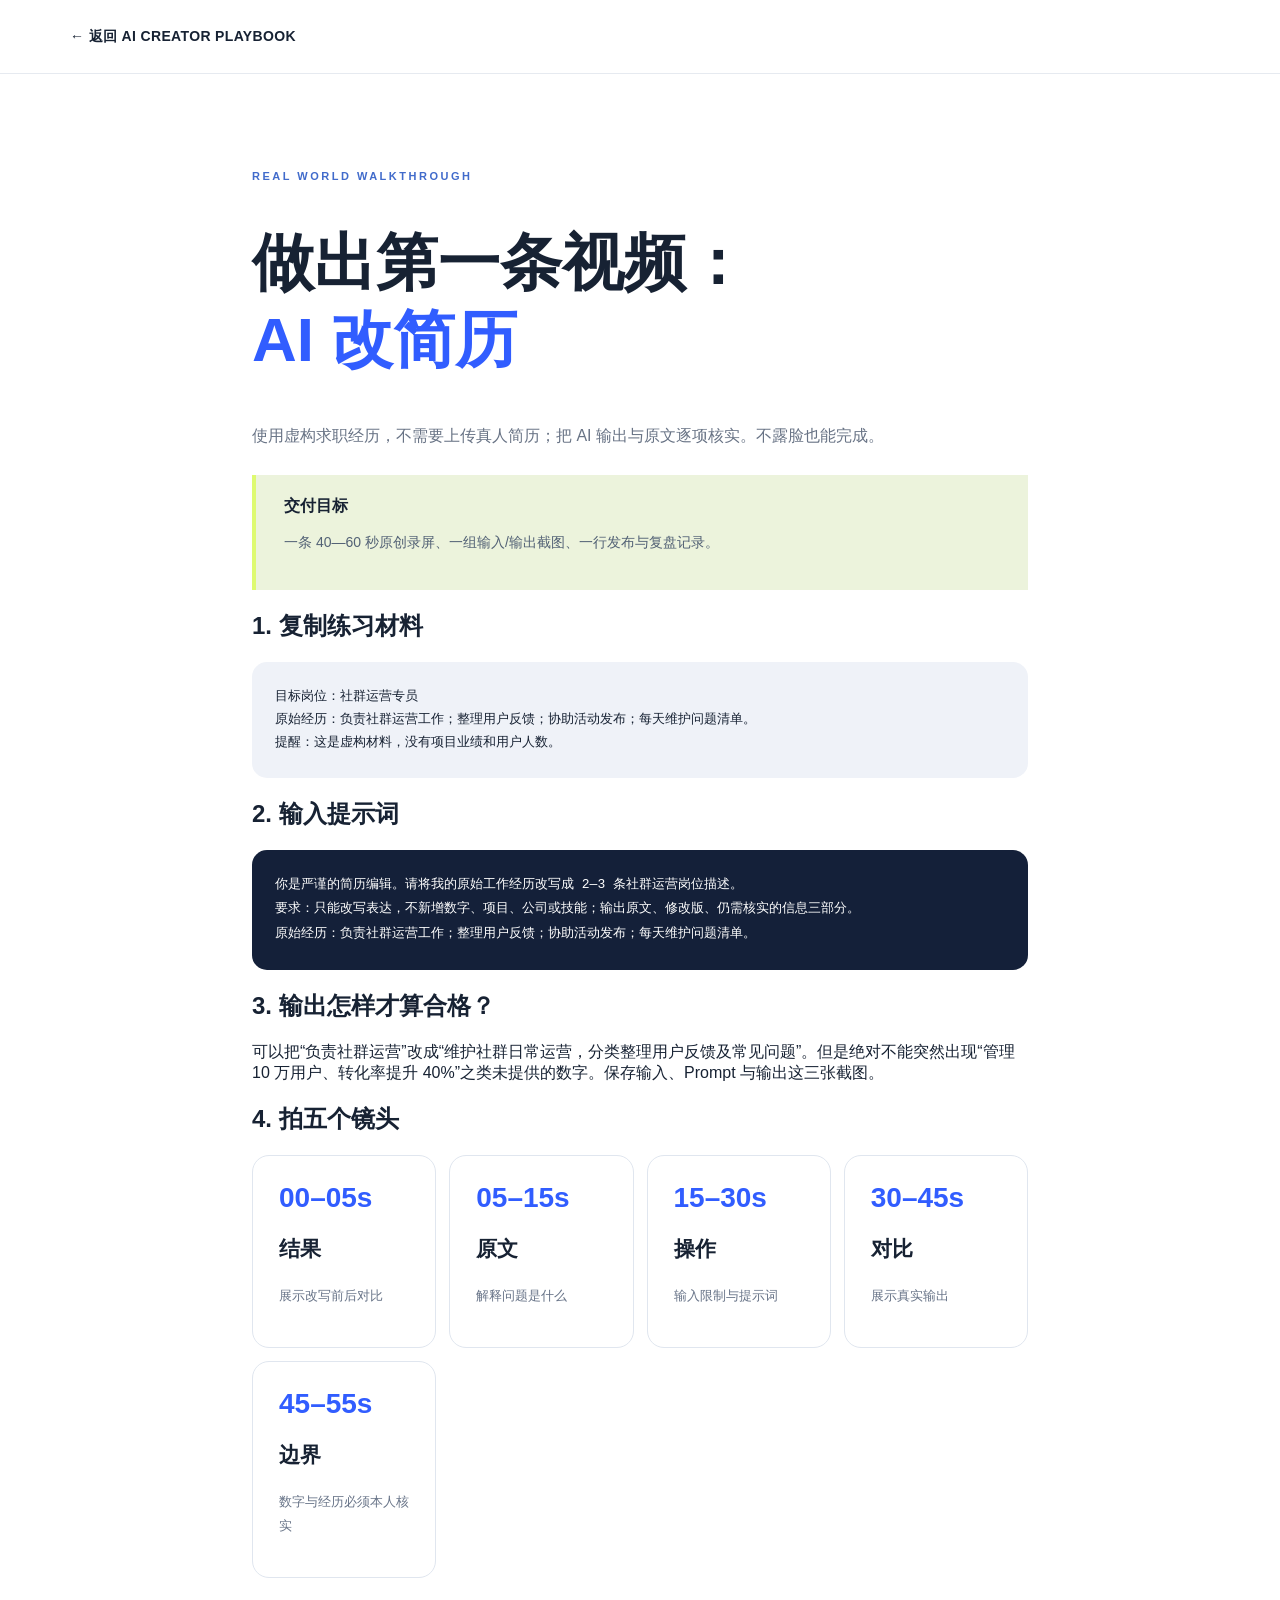
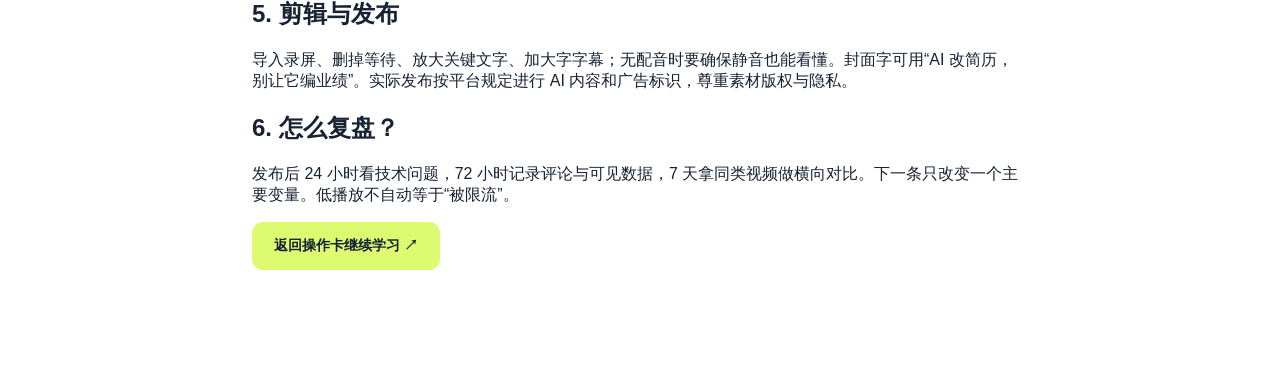
==== docs/examples.html @ d034712f "feat: launch open-source AI creator handbook" ====
<!DOCTYPE html><html lang="zh-CN"><head><meta charset="utf-8"><meta name="viewport" content="width=device-width,initial-scale=1"><title>第一条视频跟拍示范 · 人人都能成为 AI 博主</title><link rel="stylesheet" href="assets/site.css"></head><body><nav class="nav"><a class="brand" href="index.html">← 返回 AI CREATOR PLAYBOOK</a></nav><main class="wrap" style="max-width:840px"><div class="section-meta">REAL WORLD WALKTHROUGH</div><h1 style="font-size:clamp(36px,6vw,62px);line-height:1.25">做出第一条视频：<br><span style="color:#315dff">AI 改简历</span></h1><p style="font-size:16px;line-height:2;color:#687385">使用虚构求职经历，不需要上传真人简历；把 AI 输出与原文逐项核实。不露脸也能完成。</p><div class="callout"><b>交付目标</b><p>一条 40—60 秒原创录屏、一组输入/输出截图、一行发布与复盘记录。</p></div><h2>1. 复制练习材料</h2><pre style="white-space:pre-wrap;word-break:break-word;background:#eff2f8;padding:23px;border-radius:15px;line-height:1.8">目标岗位：社群运营专员
原始经历：负责社群运营工作；整理用户反馈；协助活动发布；每天维护问题清单。
提醒：这是虚构材料，没有项目业绩和用户人数。</pre><h2>2. 输入提示词</h2><pre style="white-space:pre-wrap;word-break:break-word;background:#142039;color:#fff;padding:23px;border-radius:15px;line-height:1.9">你是严谨的简历编辑。请将我的原始工作经历改写成 2—3 条社群运营岗位描述。
要求：只能改写表达，不新增数字、项目、公司或技能；输出原文、修改版、仍需核实的信息三部分。
原始经历：负责社群运营工作；整理用户反馈；协助活动发布；每天维护问题清单。</pre><h2>3. 输出怎样才算合格？</h2><p>可以把“负责社群运营”改成“维护社群日常运营，分类整理用户反馈及常见问题”。但是绝对不能突然出现“管理 10 万用户、转化率提升 40%”之类未提供的数字。保存输入、Prompt 与输出这三张截图。</p><h2>4. 拍五个镜头</h2><div class="timeline" style="grid-template-columns:repeat(auto-fit,minmax(175px,1fr))"><div><b>00–05s</b><h3>结果</h3><p>展示改写前后对比</p></div><div><b>05–15s</b><h3>原文</h3><p>解释问题是什么</p></div><div><b>15–30s</b><h3>操作</h3><p>输入限制与提示词</p></div><div><b>30–45s</b><h3>对比</h3><p>展示真实输出</p></div><div><b>45–55s</b><h3>边界</h3><p>数字与经历必须本人核实</p></div></div><h2>5. 剪辑与发布</h2><p>导入录屏、删掉等待、放大关键文字、加大字字幕；无配音时要确保静音也能看懂。封面字可用“AI 改简历，别让它编业绩”。实际发布按平台规定进行 AI 内容和广告标识，尊重素材版权与隐私。</p><h2>6. 怎么复盘？</h2><p>发布后 24 小时看技术问题，72 小时记录评论与可见数据，7 天拿同类视频做横向对比。下一条只改变一个主要变量。低播放不自动等于“被限流”。</p><p><a class="primary" href="index.html#playbook">返回操作卡继续学习 ↗</a></p></main></body></html>
---- docs/assets/site.css ----
:root{--ink:#172233;--dark:#111b2b;--muted:#677386;--line:#e6eaf0;--blue:#315dff;--lime:#defa71;--paper:#f6f7fa;--white:#fff}*{box-sizing:border-box}html{scroll-behavior:smooth}body{font-family:-apple-system,BlinkMacSystemFont,'SF Pro Display','PingFang SC','Microsoft YaHei',sans-serif;color:var(--ink);background:var(--white);margin:0;-webkit-font-smoothing:antialiased}a{color:inherit;text-decoration:none}button,input,select{font:inherit}button{cursor:pointer}.skip{position:absolute;left:-999px;top:10px;z-index:8;background:#fff;padding:10px}.skip:focus{left:10px}.wrap{max-width:1200px;margin:auto;padding:96px 32px}.nav{height:74px;position:sticky;top:0;background:rgba(255,255,255,.95);backdrop-filter:blur(18px);z-index:8;border-bottom:1px solid var(--line);display:flex;justify-content:space-between;align-items:center;padding:0 max(32px,calc((100vw - 1140px)/2))}.brand{font-size:14px;font-weight:900;display:flex;align-items:center;gap:12px;letter-spacing:.35px}.brand em{font-style:normal;font-weight:600;color:#8391a4}.brand-mark{display:inline-grid;place-items:center;width:35px;height:35px;border-radius:11px;color:#fff;background:#142039;font-weight:900;font-size:20px;position:relative}.brand-mark span{position:absolute;color:var(--lime);font-size:12px;right:4px;top:2px}.nav-links{display:flex;gap:30px;font-size:13px;color:#5b6575;font-weight:650}.nav-links a:hover{color:var(--blue)}.hero{position:relative;min-height:640px;overflow:hidden;background:var(--dark);color:#fff;display:flex;align-items:center;gap:30px;padding:70px max(32px,calc((100vw - 1140px)/2))}.hero-glow{position:absolute;width:750px;height:720px;border-radius:50%;right:-250px;top:-260px;background:radial-gradient(circle,#334b75 0%,#1b2b46 47%,transparent 70%);pointer-events:none}.hero-inner{max-width:670px;position:relative;z-index:2}.eyebrow{display:inline-block;color:#cfeafe;font-size:12px;font-weight:750;letter-spacing:2px;margin-bottom:26px}.hero h1{font-size:clamp(64px,7vw,104px);letter-spacing:-5px;line-height:1.13;margin:0 0 24px;font-weight:900}.hero h1 span{color:var(--lime)}.hero-copy{font-size:17px;line-height:1.9;color:#c5d0de}.hero-actions{display:flex;gap:14px;margin-top:31px;align-items:center}.primary,.secondary{display:inline-flex;justify-content:center;align-items:center;gap:20px;padding:15px 22px;border-radius:11px;font-size:14px;font-weight:750}.primary{background:var(--lime);color:#122034}.primary:hover{background:#c9ef52}.primary span{font-size:20px}.secondary{border:1px solid #647289;color:#fff}.tiny{color:#8e9eb3;font-size:11px;margin-top:34px}.hero-art{flex:1;min-height:420px;position:relative;z-index:1}.orb{width:320px;height:320px;background:radial-gradient(circle at 30% 30%,#334c8e,#192941 67%);border:1px solid #7087bd;border-radius:50%;position:absolute;left:20px;top:20px;display:grid;place-items:center;font-size:160px;font-weight:900;color:var(--lime);box-shadow:0 0 100px #152951}.orb span{color:white;position:absolute;right:80px;bottom:39px;font-size:65px}.art-card{position:absolute;z-index:2;background:#f5f8ff;color:#24364d;border:1px solid #fff;box-shadow:0 18px 34px #070e1f30;border-radius:12px;padding:17px 19px;font-size:15px;font-weight:700;white-space:nowrap}.art-card b{font-size:12px;color:#4564ad;margin-right:9px}.c1{left:-25px;top:35px;transform:rotate(-6deg)}.c2{right:-40px;top:105px;transform:rotate(8deg)}.c3{left:-65px;bottom:70px;transform:rotate(5deg)}.c4{right:0;bottom:15px;transform:rotate(-6deg)}.section-meta{font-size:11px;letter-spacing:2.5px;font-weight:900;color:#416bcb;margin-bottom:22px}.lead-grid{display:grid;grid-template-columns:1fr 1fr;gap:65px;align-items:start}.lead-grid h2{font-size:45px;letter-spacing:-1.5px;line-height:1.3;margin:0}.lead-grid p{font-size:16px;line-height:1.95;color:var(--muted);margin:0 0 15px}.lead-grid strong{color:var(--ink)}.stats{margin-top:48px;border:1px solid var(--line);border-radius:20px;display:grid;grid-template-columns:repeat(4,1fr);padding:31px 12px}.stats div{display:flex;flex-direction:column;align-items:center;gap:9px;border-right:1px solid var(--line)}.stats div:last-child{border:0}.stats strong{font-size:49px;font-weight:850;letter-spacing:-1.5px}.stats span{color:var(--muted);font-size:12px}.quick{background:var(--paper);max-width:none;padding-left:max(32px,calc((100vw - 1140px)/2));padding-right:max(32px,calc((100vw - 1140px)/2))}.section-header{display:flex;justify-content:space-between;align-items:flex-start;gap:28px;margin-bottom:30px}.section-header h2,.faq h2,.sources h2{font-size:42px;letter-spacing:-1.4px;margin:0 0 12px}.section-header p,.sources p{color:var(--muted);line-height:1.9;max-width:690px;font-size:15px}.chip{background:#dff3b7;color:#294527;padding:10px 17px;border-radius:90px;font-weight:800;font-size:12px;white-space:nowrap}.quick-grid{display:grid;grid-template-columns:repeat(4,1fr);gap:14px}.quick article{padding:28px 23px;background:#fff;border-radius:18px;min-height:248px;border:1px solid var(--line)}.quick article span{color:#476ae5;font-weight:800;font-size:12px}.quick article h3{font-size:24px;line-height:1.4;margin:18px 0}.quick article p{color:var(--muted);font-size:14px;line-height:1.9}.quick-footer{display:flex;justify-content:space-between;gap:20px;margin-top:22px;color:#566477;font-size:13px}.quick-footer a{color:#315dff;font-weight:800}.play{background:#fff}.progress{text-align:right;min-width:190px;padding-top:12px}.progress b{font-size:24px;display:block}.progress span{font-size:12px;color:var(--muted)}.progress-track{height:5px;background:#eff0f5;border-radius:9px;overflow:hidden;margin-top:12px}.progress-track i{display:block;height:100%;width:0;background:#315dff;border-radius:9px;transition:width .25s}.toolbar{display:flex;gap:12px;flex-wrap:wrap}.search-wrap{flex:1;min-width:240px;position:relative}.search-wrap span{position:absolute;top:7px;left:17px;font-size:30px;color:#788493}.search-wrap input,.toolbar select,.clear{height:54px;border:1px solid #dfe5ef;background:#f9fafc;border-radius:11px;outline:none;color:#233149}.search-wrap input{width:100%;padding:0 16px 0 51px;font-size:14px}.search-wrap input:focus,.toolbar select:focus,.clear:focus-visible{outline:2px solid #aac0ff}.toolbar select{padding:0 12px;min-width:112px}.clear{padding:0 16px}.category-pills{display:flex;flex-wrap:wrap;gap:9px;margin:22px 0}.category-pills button{border:1px solid #dce3ee;background:#fff;border-radius:50px;padding:8px 13px;font-size:12px;color:#576478}.category-pills button.active{background:#182842;color:#fff;border-color:#182842}.count{color:#788597;font-size:13px;margin:23px 0}.cards{display:grid;grid-template-columns:repeat(2,minmax(0,1fr));gap:17px}.entry{border:1px solid #e3e8f1;border-radius:17px;padding:25px 25px 19px;min-width:0;transition:box-shadow .18s,transform .18s}.entry:hover{box-shadow:0 20px 45px #0b245214;transform:translateY(-1px)}.entry:target{outline:3px solid var(--lime)}.entry-top{display:flex;justify-content:space-between;gap:20px;align-items:center}.entry-num{font-size:13px;color:var(--blue);font-weight:800;letter-spacing:1px}.entry-time{font-size:12px;color:var(--muted)}.entry h3{margin:14px 0 12px;font-size:24px}.entry h4{font-size:11px;color:#7b8695;letter-spacing:1px;margin:20px 0 8px}.entry ol{margin:0;padding-left:20px}.entry li{font-size:14px;line-height:1.8;margin:5px 0}.entry-output{padding:12px 15px;border-radius:9px;background:#edf5dc;font-size:14px;line-height:1.8;margin:13px 0}.entry-output b{font-size:11px;display:block;letter-spacing:1px;color:#3f5d35}.entry-pitfall{color:#627084;font-size:13px;line-height:1.7;margin:13px 0}.entry-meta{font-size:12px;color:#8090a1;margin:16px 0}.entry-links{display:flex;gap:10px;flex-wrap:wrap}.entry-links a{font-size:11px;color:#4164c5;text-decoration:underline}.entry-actions{display:flex;justify-content:space-between;align-items:center;gap:10px;margin-top:21px;border-top:1px solid var(--line);padding-top:15px}.done-label{display:flex;gap:8px;align-items:center;font-size:13px;font-weight:750;cursor:pointer}.done-label input{accent-color:#315dff;width:17px;height:17px}.copy-btn{background:#f1f5fa;border:0;border-radius:9px;color:#56667b;font-size:12px;padding:9px 11px}.empty{padding:30px;text-align:center;background:#f7f9fc;border-radius:12px}.path{background:#f7f9fc;max-width:none;padding-left:max(32px,calc((100vw - 1140px)/2));padding-right:max(32px,calc((100vw - 1140px)/2))}.dark-link{color:#34445f;border-color:#d2dbe7}.timeline{display:grid;grid-template-columns:repeat(4,1fr);gap:13px}.timeline div{background:#fff;border:1px solid #e0e6ef;border-radius:17px;padding:26px}.timeline b{font-size:28px;color:#315dff}.timeline h3{font-size:21px}.timeline p{font-size:13px;color:#687488;line-height:1.85}.callout{margin-top:23px;border-left:4px solid var(--lime);padding:21px 28px;background:#ecf3dc}.callout p{color:#526175;line-height:1.7;font-size:14px}.faq details{border-bottom:1px solid var(--line);padding:19px 0}.faq summary{font-weight:800;cursor:pointer;font-size:17px}.faq details p{max-width:900px;color:#6a7585;line-height:1.9;font-size:15px}.sources{background:#fff}.sources p{max-width:900px}.links{display:grid;grid-template-columns:repeat(2,1fr);gap:10px;margin-top:27px}.links a{border:1px solid var(--line);border-radius:10px;padding:17px 19px;font-size:14px;font-weight:700;display:flex;justify-content:space-between}.links a:hover{background:#f5f7ff}.links span{color:var(--blue)}.footer{background:#101c2e;color:white;padding:48px max(32px,calc((100vw - 1140px)/2));display:flex;justify-content:space-between;gap:20px}.footer strong{font-size:18px}.footer p{font-size:12px;color:#acb9cd;line-height:1.85}@media(max-width:980px){.hero-art{display:none}.hero{min-height:580px}.quick-grid,.timeline{grid-template-columns:repeat(2,1fr)}.lead-grid{gap:35px}.nav{padding:0 24px}}@media(max-width:650px){.wrap{padding:62px 21px}.nav{height:61px;padding:0 18px}.brand{font-size:13px}.brand em{display:none}.nav-links{gap:15px}.nav-links a:nth-child(2),.nav-links a:nth-child(3){display:none}.hero{padding:74px 21px 63px;min-height:auto}.hero h1{font-size:56px;letter-spacing:-2.5px}.hero-copy{font-size:15px}.hero-actions{flex-wrap:wrap}.primary,.secondary{width:100%;padding:14px}.eyebrow{font-size:10px;letter-spacing:1.5px}.lead-grid{display:block}.lead-grid h2{font-size:33px;margin-bottom:28px}.stats{grid-template-columns:repeat(2,1fr);row-gap:27px}.stats div:nth-child(2){border-right:0}.stats strong{font-size:39px}.quick,.path{padding-left:21px;padding-right:21px}.quick-grid,.timeline,.cards,.links{grid-template-columns:1fr}.section-header{display:block}.section-header h2,.faq h2,.sources h2{font-size:31px}.chip{display:inline-block;margin-top:10px}.quick article{min-height:0;padding:23px}.quick-footer{display:block}.quick-footer span{display:block;margin-top:12px}.progress{text-align:left;margin:20px 0}.toolbar select{flex:1;min-width:128px}.toolbar .clear{width:100%}.footer{display:block;padding:45px 21px}.entry{padding:22px 19px}.hero .tiny{font-size:10px}}

/* Review v2: executable checklists, feedback, usable on mobile and offline */
.progress-tools,.day-tools{display:flex;align-items:center;gap:10px;flex-wrap:wrap;margin:15px 0}
.progress-tools{background:#f6f8fc;padding:12px 14px;border-radius:12px;border:1px solid var(--line)}
.filter-checkbox{display:inline-flex;align-items:center;gap:7px;font-size:13px;font-weight:700;color:#34465b;cursor:pointer}
.filter-checkbox input{accent-color:var(--blue);height:17px;width:17px}
.tool-btn{font-size:12px;font-weight:700;background:#fff;border:1px solid #d5deeb;border-radius:8px;color:#334863;padding:9px 12px;cursor:pointer;display:inline-flex;align-items:center}
.tool-btn:hover{border-color:var(--blue)}.tool-danger{color:#8d444a}.import-label input{display:none}
.save-status{font-size:12px;color:#6d7888;line-height:1.7;min-height:20px}.save-status.warn{color:#af532e}
.day-tools{justify-content:space-between;font-size:13px;font-weight:800;color:#31476b}.day-grid{display:grid;grid-template-columns:repeat(3,minmax(0,1fr));gap:9px;margin:20px 0 26px}
.day-card{background:#fff;border:1px solid #e4e8ef;border-radius:12px;padding:14px;min-width:0}.day-card.is-done{background:#eff8e9}.day-card label{display:flex;gap:9px;align-items:flex-start;cursor:pointer}.day-card input{margin-top:5px;accent-color:#315dff;width:16px;height:16px;flex-shrink:0}.day-card strong{font-size:14px;display:block;line-height:1.55}.day-card b{color:var(--blue);margin-right:8px}.day-card p{font-size:12px;color:#66768b;line-height:1.6;margin:9px 0 0 26px}.case-study{background:#f9fbff}.example-contents{max-width:990px;background:white;border:1px solid #dfe6ef;border-radius:18px;padding:32px 40px;box-shadow:0 10px 35px #12345a0a}.example-contents h3{font-size:21px;margin-top:28px}.example-contents p,.example-contents li{font-size:15px;line-height:1.9}.example-contents pre{background:#142039;color:#edf3ff;border-radius:12px;padding:17px;white-space:pre-wrap;overflow-wrap:anywhere;font-size:13px;line-height:1.8}.example-contents table{border-collapse:collapse;display:block;max-width:100%;overflow-x:auto;margin:15px 0}.example-contents th,.example-contents td{border:1px solid #dfe5ef;padding:9px 10px;text-align:left;font-size:13px;line-height:1.7}.example-contents blockquote{border-left:3px solid var(--blue);margin-left:0;padding:8px 20px;background:#f2f6fc}.day-card[hidden]{display:none}.count[role=status]{min-height:21px}
button:focus-visible,a:focus-visible,input:focus-visible,select:focus-visible,.import-label:focus-within{outline:3px solid #799bfb;outline-offset:2px}
@media(max-width:980px){.day-grid{grid-template-columns:repeat(2,minmax(0,1fr))}}@media(max-width:650px){.day-grid{grid-template-columns:1fr}.example-contents{padding:18px 17px}.progress-tools{align-items:stretch}.tool-btn{flex:1;justify-content:center}.case-study .section-header .secondary{color:#253a5a}.day-tools{align-items:start}}
@media(prefers-reduced-motion:reduce){html{scroll-behavior:auto}.entry,.progress-track i{transition:none}}

.entry-example,.entry-blocked{border-radius:9px;padding:12px 15px;margin-top:10px;font-size:13px;line-height:1.8;background:#f1f5ff}.entry-blocked{background:#fff5ed}.entry-example b,.entry-blocked b{display:block;font-size:11px;letter-spacing:1px;margin-bottom:3px;color:#4362a5}
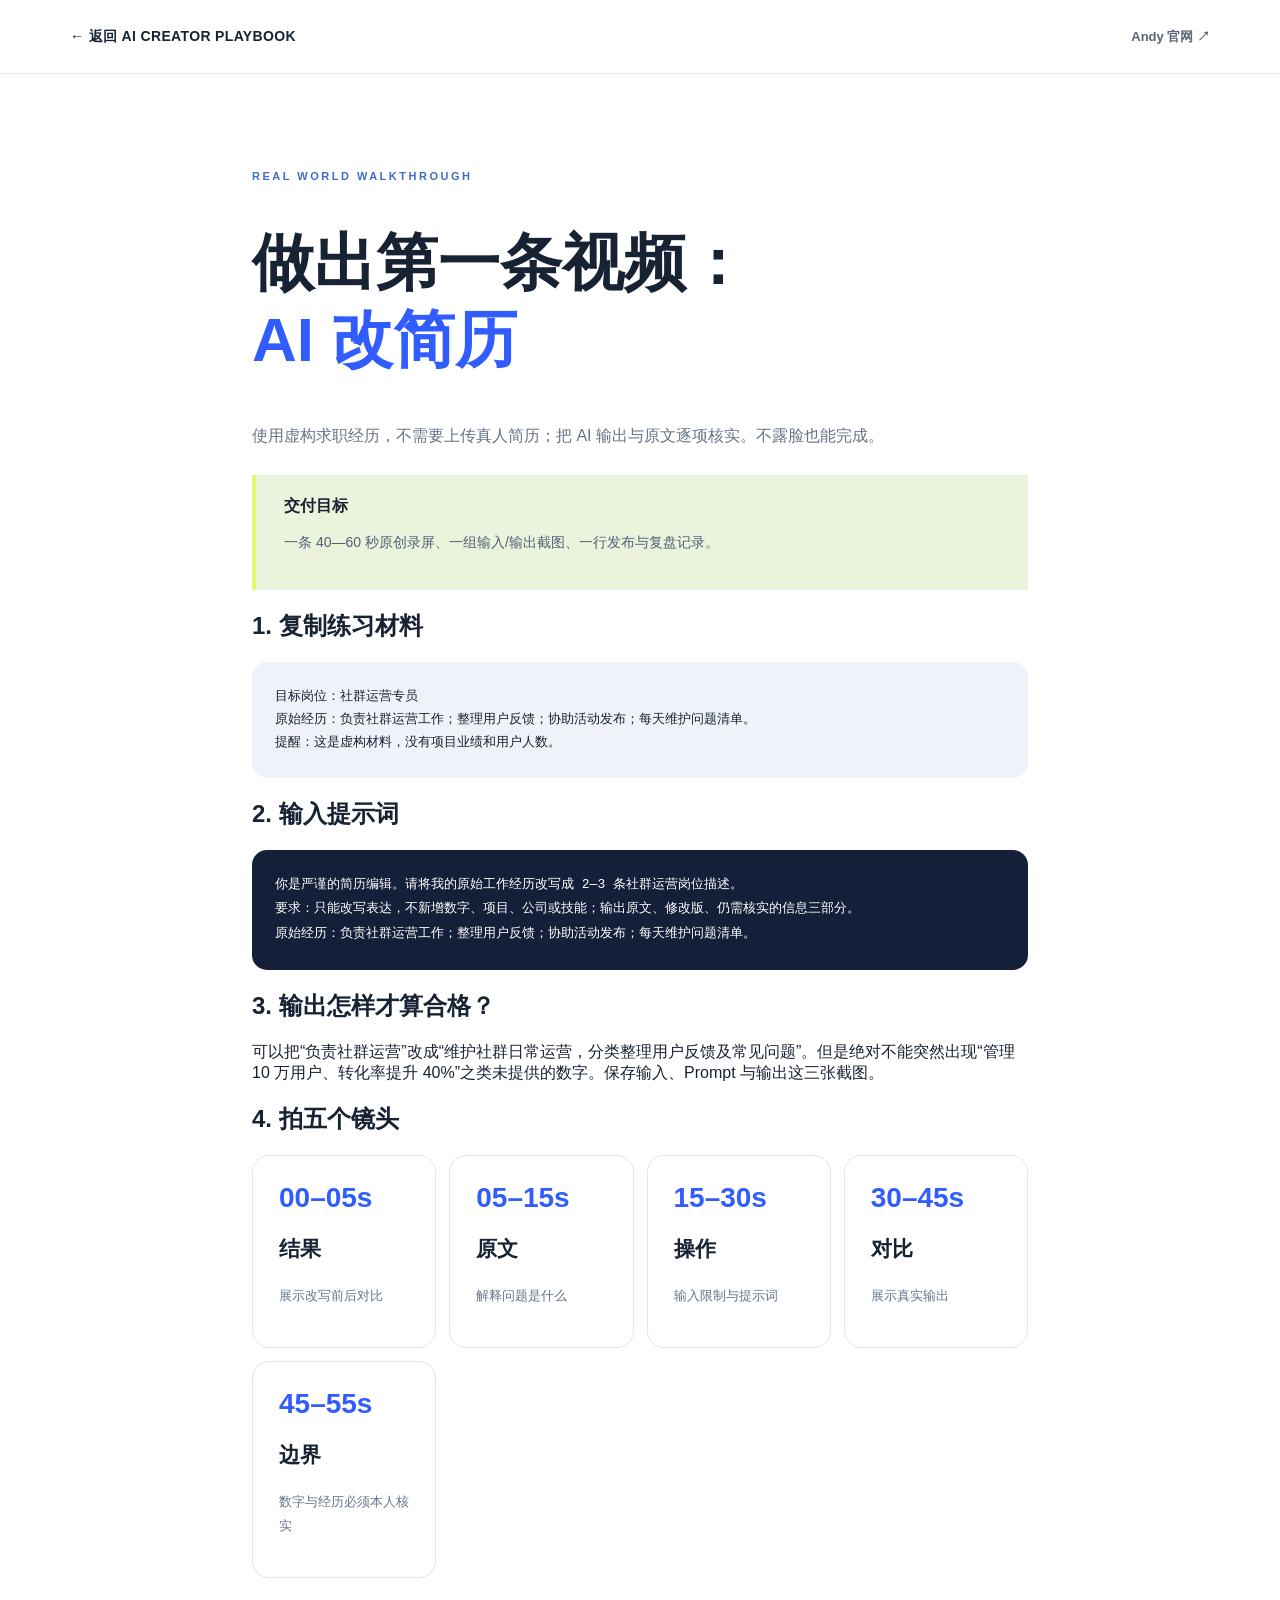
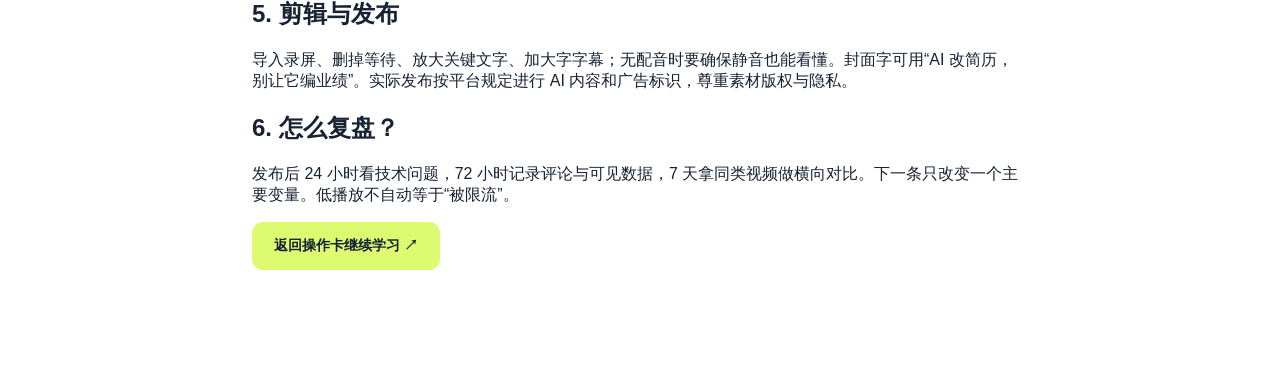
==== commit d9f7f7ee: "Add optional author consulting and official website navigation" ====
--- a/docs/examples.html
+++ b/docs/examples.html
@@ -1,4 +1,4 @@
-<!DOCTYPE html><html lang="zh-CN"><head><meta charset="utf-8"><meta name="viewport" content="width=device-width,initial-scale=1"><title>第一条视频跟拍示范 · 人人都能成为 AI 博主</title><link rel="stylesheet" href="assets/site.css"></head><body><nav class="nav"><a class="brand" href="index.html">← 返回 AI CREATOR PLAYBOOK</a></nav><main class="wrap" style="max-width:840px"><div class="section-meta">REAL WORLD WALKTHROUGH</div><h1 style="font-size:clamp(36px,6vw,62px);line-height:1.25">做出第一条视频：<br><span style="color:#315dff">AI 改简历</span></h1><p style="font-size:16px;line-height:2;color:#687385">使用虚构求职经历，不需要上传真人简历；把 AI 输出与原文逐项核实。不露脸也能完成。</p><div class="callout"><b>交付目标</b><p>一条 40—60 秒原创录屏、一组输入/输出截图、一行发布与复盘记录。</p></div><h2>1. 复制练习材料</h2><pre style="white-space:pre-wrap;word-break:break-word;background:#eff2f8;padding:23px;border-radius:15px;line-height:1.8">目标岗位：社群运营专员
+<!DOCTYPE html><html lang="zh-CN"><head><meta charset="utf-8"><meta name="viewport" content="width=device-width,initial-scale=1"><title>第一条视频跟拍示范 · 人人都能成为 AI 博主</title><link rel="stylesheet" href="assets/site.css"></head><body><nav class="nav"><a class="brand" href="index.html">← 返回 AI CREATOR PLAYBOOK</a><div class="nav-links"><a href="https://metaver.vip/" target="_blank" rel="noopener noreferrer">Andy 官网 ↗</a></div></nav><main class="wrap" style="max-width:840px"><div class="section-meta">REAL WORLD WALKTHROUGH</div><h1 style="font-size:clamp(36px,6vw,62px);line-height:1.25">做出第一条视频：<br><span style="color:#315dff">AI 改简历</span></h1><p style="font-size:16px;line-height:2;color:#687385">使用虚构求职经历，不需要上传真人简历；把 AI 输出与原文逐项核实。不露脸也能完成。</p><div class="callout"><b>交付目标</b><p>一条 40—60 秒原创录屏、一组输入/输出截图、一行发布与复盘记录。</p></div><h2>1. 复制练习材料</h2><pre style="white-space:pre-wrap;word-break:break-word;background:#eff2f8;padding:23px;border-radius:15px;line-height:1.8">目标岗位：社群运营专员
 原始经历：负责社群运营工作；整理用户反馈；协助活动发布；每天维护问题清单。
 提醒：这是虚构材料，没有项目业绩和用户人数。</pre><h2>2. 输入提示词</h2><pre style="white-space:pre-wrap;word-break:break-word;background:#142039;color:#fff;padding:23px;border-radius:15px;line-height:1.9">你是严谨的简历编辑。请将我的原始工作经历改写成 2—3 条社群运营岗位描述。
 要求：只能改写表达，不新增数字、项目、公司或技能；输出原文、修改版、仍需核实的信息三部分。
--- a/docs/assets/site.css
+++ b/docs/assets/site.css
@@ -15,3 +15,9 @@
 @media(prefers-reduced-motion:reduce){html{scroll-behavior:auto}.entry,.progress-track i{transition:none}}
 
 .entry-example,.entry-blocked{border-radius:9px;padding:12px 15px;margin-top:10px;font-size:13px;line-height:1.8;background:#f1f5ff}.entry-blocked{background:#fff5ed}.entry-example b,.entry-blocked b{display:block;font-size:11px;letter-spacing:1px;margin-bottom:3px;color:#4362a5}
+
+/* Optional author contact, after the learning plan. */
+.consultation{width:calc(100% - 64px);max-width:1136px;margin:48px auto 0;padding:30px 32px;border:1px solid var(--line);border-radius:16px;background:#f9fafc;display:grid;grid-template-columns:minmax(0,1.6fr) minmax(0,1fr);gap:36px;align-items:center;scroll-margin-top:120px}
+.consultation-label{font-size:12px;font-weight:700;color:var(--muted);margin:0 0 10px}.consultation h2{font-size:24px;line-height:1.4;margin:0 0 12px}.consultation p{font-size:14px;line-height:1.85;color:#536277}.consultation .consultation-label,.consultation .consultation-note,.consultation-status{font-size:12px}.consultation-note{margin-bottom:0}.consultation-contact strong{color:var(--ink);font-size:20px;user-select:all}.consultation-actions{display:flex;align-items:center;flex-wrap:wrap;gap:16px}.consultation-actions a{font-size:13px;font-weight:700;color:var(--blue)}.consultation-status{min-height:22px;margin:6px 0 0}.footer a:hover{text-decoration:underline}
+@media(max-width:980px){.nav-links{gap:18px}}
+@media(max-width:650px){.nav{height:auto;min-height:61px;flex-wrap:wrap;gap:12px;padding:12px 18px}.nav-links{width:100%;justify-content:space-between;gap:8px;font-size:12px}.nav-links a{white-space:nowrap}.consultation{width:calc(100% - 42px);padding:22px;grid-template-columns:1fr;gap:16px;margin-top:32px}.consultation h2{font-size:22px}.consultation-actions .tool-btn{flex:0 1 auto}}
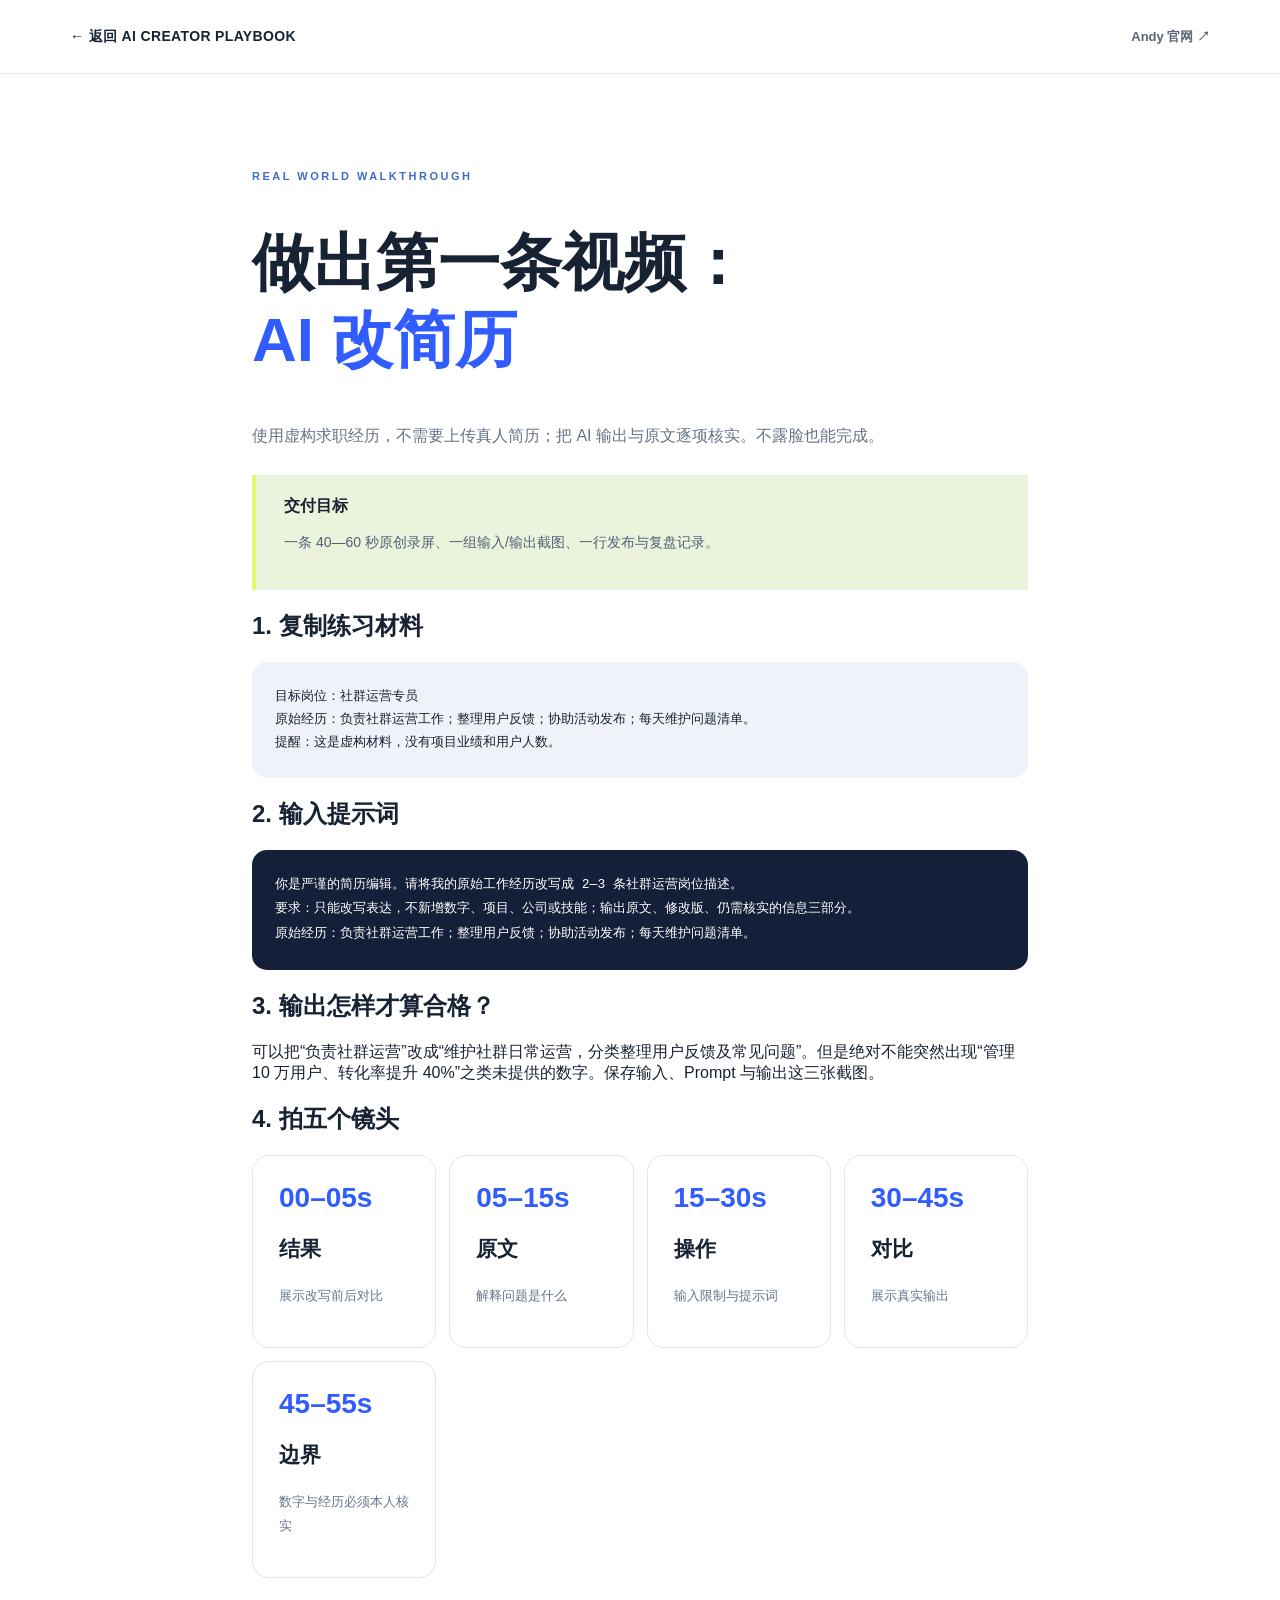
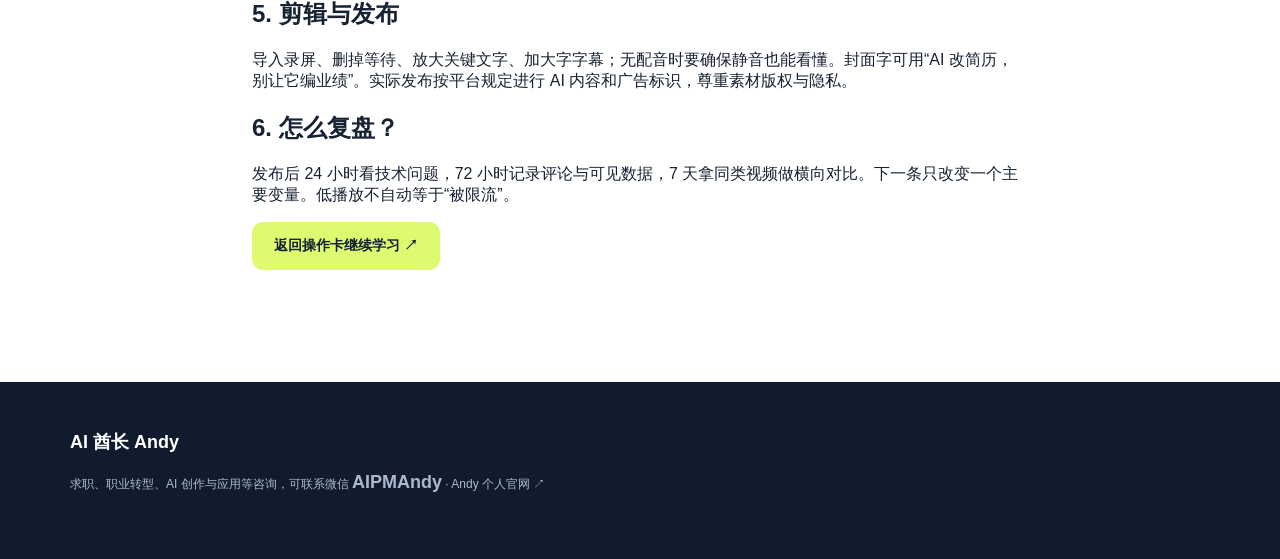
==== commit 400088bc: "Add author contact details to walkthrough page" ====
--- a/docs/examples.html
+++ b/docs/examples.html
@@ -1,5 +1,5 @@
-<!DOCTYPE html><html lang="zh-CN"><head><meta charset="utf-8"><meta name="viewport" content="width=device-width,initial-scale=1"><title>第一条视频跟拍示范 · 人人都能成为 AI 博主</title><link rel="stylesheet" href="assets/site.css"></head><body><nav class="nav"><a class="brand" href="index.html">← 返回 AI CREATOR PLAYBOOK</a><div class="nav-links"><a href="https://metaver.vip/" target="_blank" rel="noopener noreferrer">Andy 官网 ↗</a></div></nav><main class="wrap" style="max-width:840px"><div class="section-meta">REAL WORLD WALKTHROUGH</div><h1 style="font-size:clamp(36px,6vw,62px);line-height:1.25">做出第一条视频：<br><span style="color:#315dff">AI 改简历</span></h1><p style="font-size:16px;line-height:2;color:#687385">使用虚构求职经历，不需要上传真人简历；把 AI 输出与原文逐项核实。不露脸也能完成。</p><div class="callout"><b>交付目标</b><p>一条 40—60 秒原创录屏、一组输入/输出截图、一行发布与复盘记录。</p></div><h2>1. 复制练习材料</h2><pre style="white-space:pre-wrap;word-break:break-word;background:#eff2f8;padding:23px;border-radius:15px;line-height:1.8">目标岗位：社群运营专员
+<!DOCTYPE html><html lang="zh-CN"><head><meta charset="utf-8"><meta name="viewport" content="width=device-width,initial-scale=1"><title>第一条视频跟拍示范 · 人人都能成为 AI 博主</title><link rel="stylesheet" href="assets/site.css?v=20261009-contact"></head><body><nav class="nav"><a class="brand" href="index.html">← 返回 AI CREATOR PLAYBOOK</a><div class="nav-links"><a href="https://metaver.vip/" target="_blank" rel="noopener noreferrer">Andy 官网 ↗</a></div></nav><main class="wrap" style="max-width:840px"><div class="section-meta">REAL WORLD WALKTHROUGH</div><h1 style="font-size:clamp(36px,6vw,62px);line-height:1.25">做出第一条视频：<br><span style="color:#315dff">AI 改简历</span></h1><p style="font-size:16px;line-height:2;color:#687385">使用虚构求职经历，不需要上传真人简历；把 AI 输出与原文逐项核实。不露脸也能完成。</p><div class="callout"><b>交付目标</b><p>一条 40—60 秒原创录屏、一组输入/输出截图、一行发布与复盘记录。</p></div><h2>1. 复制练习材料</h2><pre style="white-space:pre-wrap;word-break:break-word;background:#eff2f8;padding:23px;border-radius:15px;line-height:1.8">目标岗位：社群运营专员
 原始经历：负责社群运营工作；整理用户反馈；协助活动发布；每天维护问题清单。
 提醒：这是虚构材料，没有项目业绩和用户人数。</pre><h2>2. 输入提示词</h2><pre style="white-space:pre-wrap;word-break:break-word;background:#142039;color:#fff;padding:23px;border-radius:15px;line-height:1.9">你是严谨的简历编辑。请将我的原始工作经历改写成 2—3 条社群运营岗位描述。
 要求：只能改写表达，不新增数字、项目、公司或技能；输出原文、修改版、仍需核实的信息三部分。
-原始经历：负责社群运营工作；整理用户反馈；协助活动发布；每天维护问题清单。</pre><h2>3. 输出怎样才算合格？</h2><p>可以把“负责社群运营”改成“维护社群日常运营，分类整理用户反馈及常见问题”。但是绝对不能突然出现“管理 10 万用户、转化率提升 40%”之类未提供的数字。保存输入、Prompt 与输出这三张截图。</p><h2>4. 拍五个镜头</h2><div class="timeline" style="grid-template-columns:repeat(auto-fit,minmax(175px,1fr))"><div><b>00–05s</b><h3>结果</h3><p>展示改写前后对比</p></div><div><b>05–15s</b><h3>原文</h3><p>解释问题是什么</p></div><div><b>15–30s</b><h3>操作</h3><p>输入限制与提示词</p></div><div><b>30–45s</b><h3>对比</h3><p>展示真实输出</p></div><div><b>45–55s</b><h3>边界</h3><p>数字与经历必须本人核实</p></div></div><h2>5. 剪辑与发布</h2><p>导入录屏、删掉等待、放大关键文字、加大字字幕；无配音时要确保静音也能看懂。封面字可用“AI 改简历，别让它编业绩”。实际发布按平台规定进行 AI 内容和广告标识，尊重素材版权与隐私。</p><h2>6. 怎么复盘？</h2><p>发布后 24 小时看技术问题，72 小时记录评论与可见数据，7 天拿同类视频做横向对比。下一条只改变一个主要变量。低播放不自动等于“被限流”。</p><p><a class="primary" href="index.html#playbook">返回操作卡继续学习 ↗</a></p></main></body></html>
+原始经历：负责社群运营工作；整理用户反馈；协助活动发布；每天维护问题清单。</pre><h2>3. 输出怎样才算合格？</h2><p>可以把“负责社群运营”改成“维护社群日常运营，分类整理用户反馈及常见问题”。但是绝对不能突然出现“管理 10 万用户、转化率提升 40%”之类未提供的数字。保存输入、Prompt 与输出这三张截图。</p><h2>4. 拍五个镜头</h2><div class="timeline" style="grid-template-columns:repeat(auto-fit,minmax(175px,1fr))"><div><b>00–05s</b><h3>结果</h3><p>展示改写前后对比</p></div><div><b>05–15s</b><h3>原文</h3><p>解释问题是什么</p></div><div><b>15–30s</b><h3>操作</h3><p>输入限制与提示词</p></div><div><b>30–45s</b><h3>对比</h3><p>展示真实输出</p></div><div><b>45–55s</b><h3>边界</h3><p>数字与经历必须本人核实</p></div></div><h2>5. 剪辑与发布</h2><p>导入录屏、删掉等待、放大关键文字、加大字字幕；无配音时要确保静音也能看懂。封面字可用“AI 改简历，别让它编业绩”。实际发布按平台规定进行 AI 内容和广告标识，尊重素材版权与隐私。</p><h2>6. 怎么复盘？</h2><p>发布后 24 小时看技术问题，72 小时记录评论与可见数据，7 天拿同类视频做横向对比。下一条只改变一个主要变量。低播放不自动等于“被限流”。</p><p><a class="primary" href="index.html#playbook">返回操作卡继续学习 ↗</a></p></main><footer class="footer"><div><strong>AI 酋长 Andy</strong><p>求职、职业转型、AI 创作与应用等咨询，可联系微信 <strong>AIPMAndy</strong> · <a href="https://metaver.vip/" target="_blank" rel="noopener noreferrer">Andy 个人官网 ↗</a></p></div></footer></body></html>
